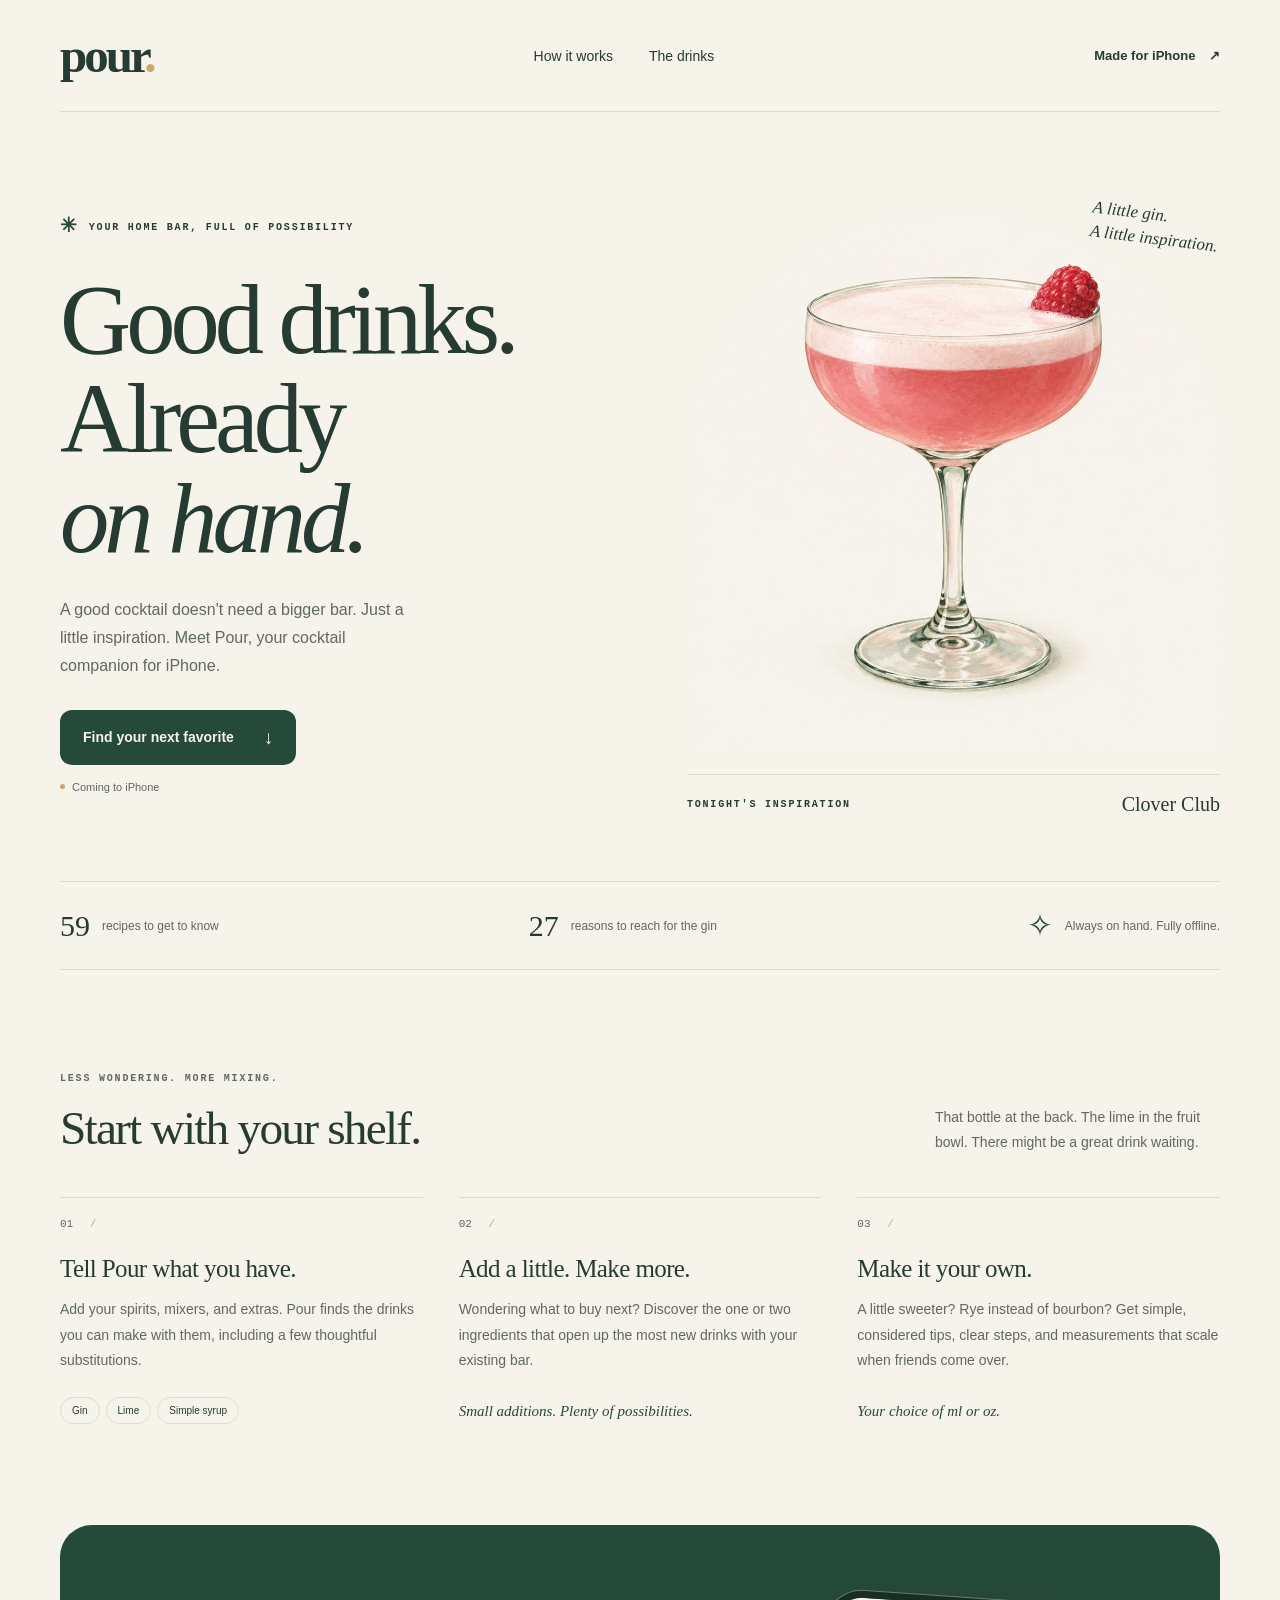
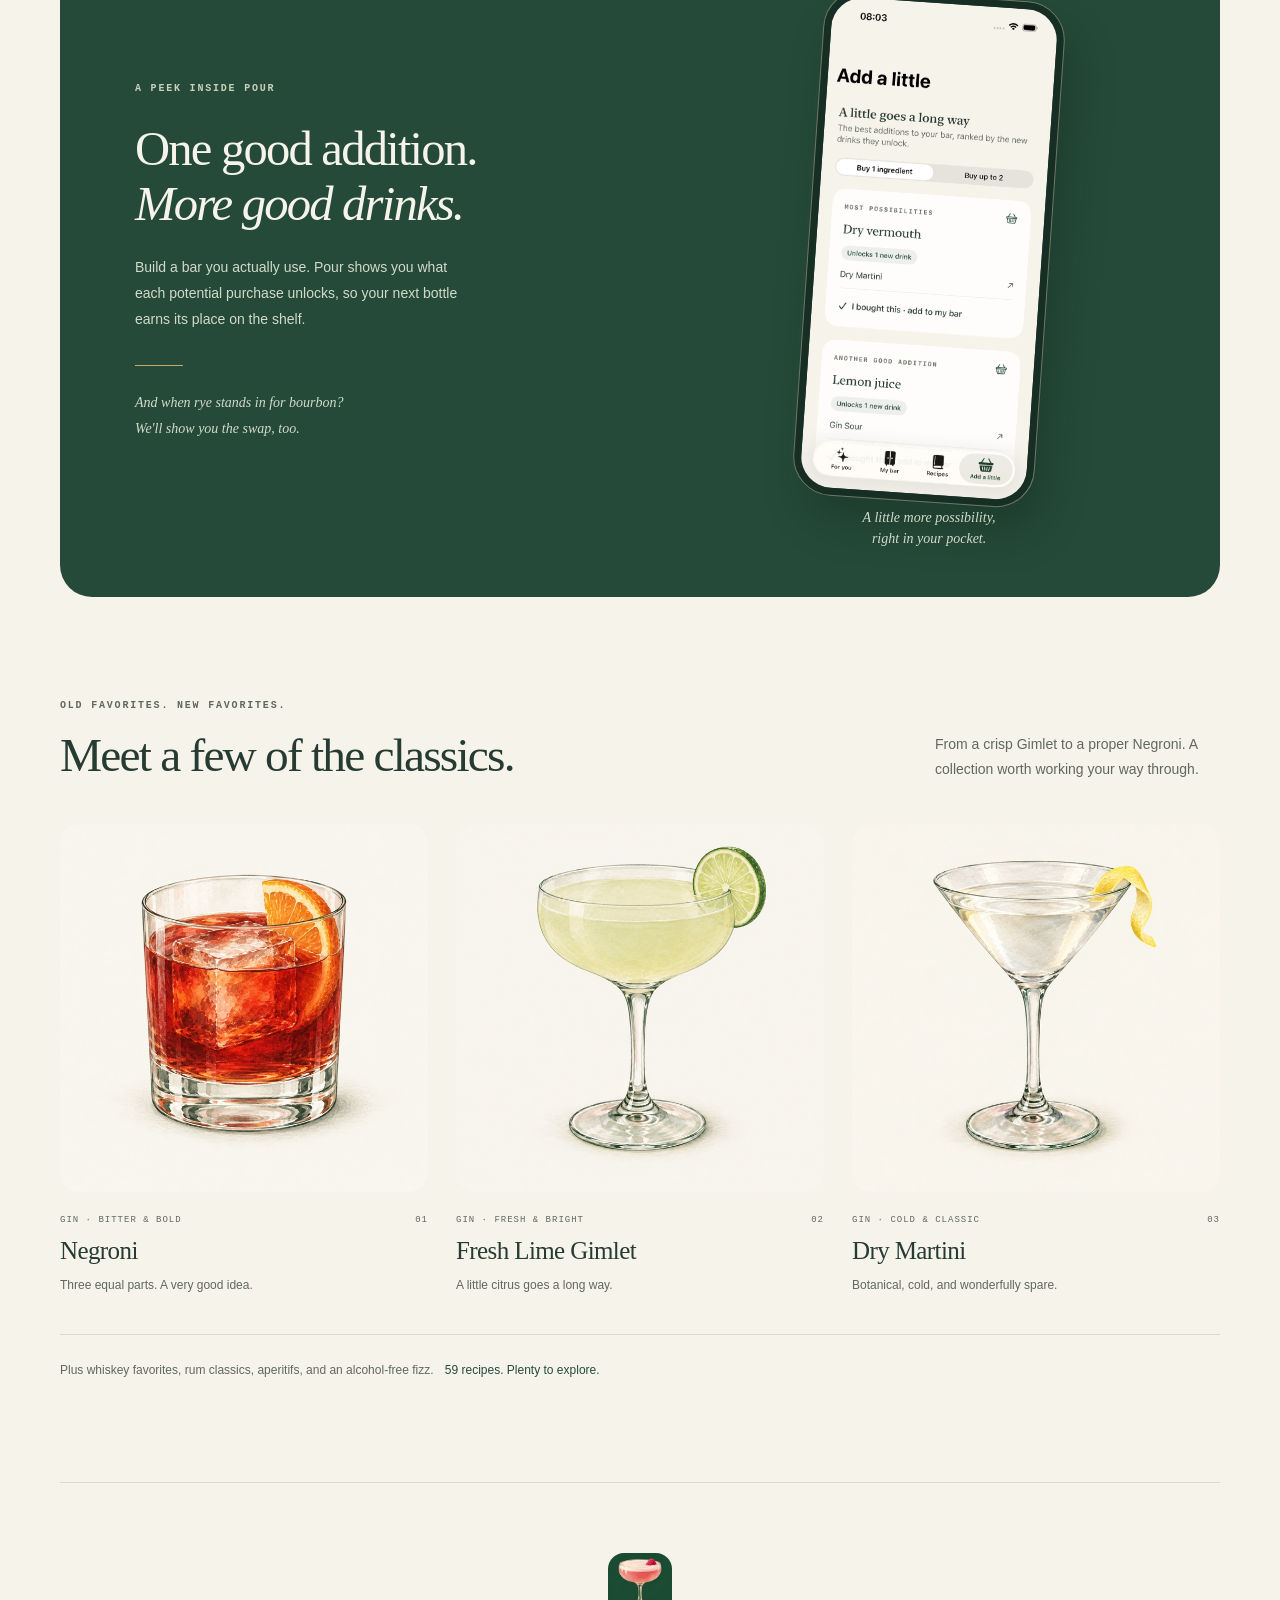
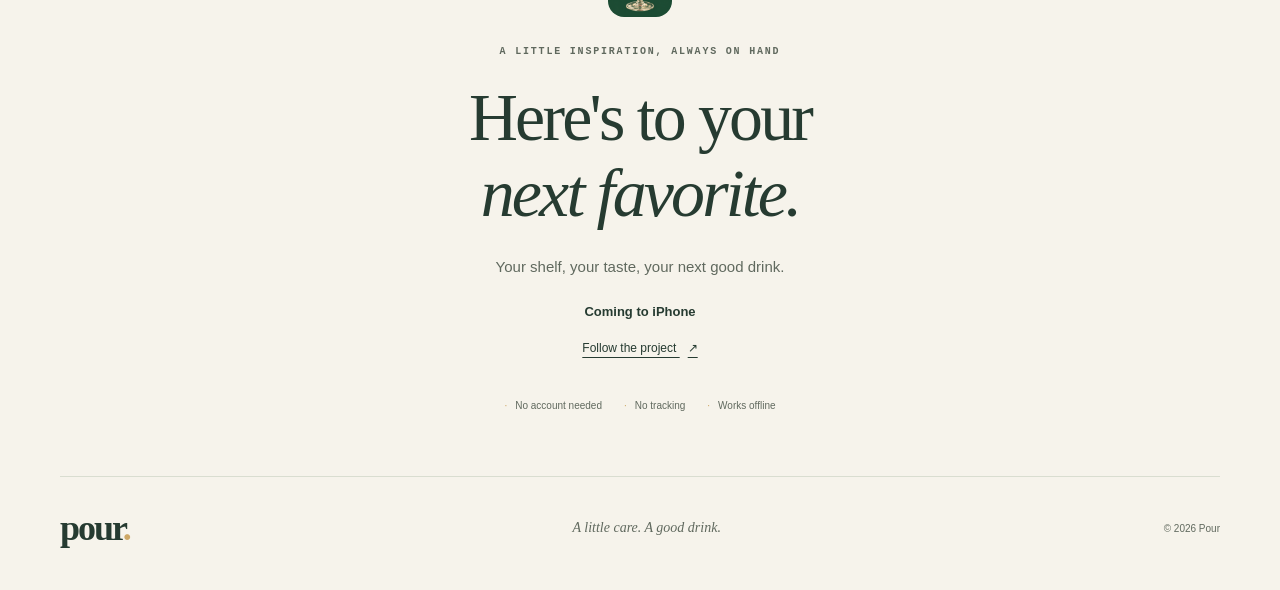
==== site/index.html @ 6a0a2b00 "Add static Pour marketing site" ====
<!doctype html>
<html lang="en">
<head>
  <meta charset="utf-8">
  <meta name="viewport" content="width=device-width, initial-scale=1">
  <meta name="theme-color" content="#f6f3eb">
  <meta name="description" content="Meet Pour, your cocktail companion for iPhone. Find drinks you can make, discover what to add to your bar, and make every recipe your own.">
  <meta property="og:type" content="website">
  <meta property="og:title" content="Pour — Good drinks. Already on hand.">
  <meta property="og:description" content="Cocktail recipes for the bar you already have. Find your next favorite with Pour for iPhone.">
  <title>Pour — Good drinks. Already on hand.</title>
  <link rel="icon" type="image/png" href="assets/favicon.png">
  <link rel="apple-touch-icon" href="assets/app-icon.png">
  <link rel="stylesheet" href="styles.css">
</head>
<body>
  <a class="skip-link" href="#main">Skip to content</a>
  <header class="site-header wrap">
    <a class="wordmark" href="./" aria-label="Pour home">pour<span aria-hidden="true">.</span></a>
    <nav aria-label="Main navigation">
      <a href="#how-it-works">How it works</a>
      <a href="#the-drinks">The drinks</a>
    </nav>
    <a class="header-link" href="#get-pour">Made for iPhone <span aria-hidden="true">↗</span></a>
  </header>

  <main id="main" tabindex="-1">
    <section class="hero wrap" aria-labelledby="hero-title">
      <div class="hero-copy">
        <p class="eyebrow"><span class="small-star" aria-hidden="true">✳</span> Your home bar, full of possibility</p>
        <h1 id="hero-title">Good drinks.<br>Already<br><em>on hand.</em></h1>
        <p class="hero-description">A good cocktail doesn't need a bigger bar. Just a little inspiration. Meet Pour, your cocktail companion for iPhone.</p>
        <a class="button" href="#how-it-works">Find your next favorite <span aria-hidden="true">↓</span></a>
        <p class="availability"><span aria-hidden="true"></span> Coming to iPhone</p>
      </div>
      <figure class="hero-art">
        <div class="hero-art-stage">
          <img src="assets/clover-club.jpg" alt="A painted Clover Club: a pink gin cocktail in a coupe, topped with foam and a raspberry." width="1000" height="1000" fetchpriority="high">
          <span class="art-note">A little gin.<br>A little inspiration.</span>
        </div>
        <figcaption><span class="eyebrow">Tonight's inspiration</span><span>Clover Club</span></figcaption>
      </figure>
    </section>

    <div class="intro-strip wrap" aria-label="At a glance">
      <p><strong>59</strong> recipes to get to know</p>
      <p><strong>27</strong> reasons to reach for the gin</p>
      <p><span class="offline-mark" aria-hidden="true">✧</span> Always on hand. Fully offline.</p>
    </div>

    <section class="how-section wrap section-space" id="how-it-works" aria-labelledby="how-title">
      <div class="section-heading">
        <div><p class="eyebrow">Less wondering. More mixing.</p><h2 id="how-title">Start with your shelf.</h2></div>
        <p>That bottle at the back. The lime in the fruit bowl. There might be a great drink waiting.</p>
      </div>
      <div class="feature-grid">
        <article class="feature">
          <span class="feature-number">01 <span aria-hidden="true">/</span></span>
          <h3>Tell Pour what you have.</h3>
          <p>Add your spirits, mixers, and extras. Pour finds the drinks you can make with them, including a few thoughtful substitutions.</p>
          <div class="ingredient-tags" aria-label="Example ingredients"><span>Gin</span><span>Lime</span><span>Simple syrup</span></div>
        </article>
        <article class="feature">
          <span class="feature-number">02 <span aria-hidden="true">/</span></span>
          <h3>Add a little. Make more.</h3>
          <p>Wondering what to buy next? Discover the one or two ingredients that open up the most new drinks with your existing bar.</p>
          <p class="feature-footnote">Small additions. Plenty of possibilities.</p>
        </article>
        <article class="feature">
          <span class="feature-number">03 <span aria-hidden="true">/</span></span>
          <h3>Make it your own.</h3>
          <p>A little sweeter? Rye instead of bourbon? Get simple, considered tips, clear steps, and measurements that scale when friends come over.</p>
          <p class="feature-footnote">Your choice of ml or oz.</p>
        </article>
      </div>
    </section>

    <section class="showcase wrap" aria-labelledby="showcase-title">
      <div class="showcase-copy">
        <p class="eyebrow">A peek inside Pour</p>
        <h2 id="showcase-title">One good addition.<br><em>More good drinks.</em></h2>
        <p>Build a bar you actually use. Pour shows you what each potential purchase unlocks, so your next bottle earns its place on the shelf.</p>
        <div class="showcase-rule"></div>
        <p class="showcase-aside">And when rye stands in for bourbon?<br>We'll show you the swap, too.</p>
      </div>
      <div class="phone-stage">
        <div class="phone-frame">
          <img src="assets/app-shopping.jpg" alt="Pour's Add a little screen, showing ingredient purchases and the new cocktails each purchase unlocks." width="667" height="1450" loading="lazy" decoding="async">
        </div>
        <span class="phone-caption">A little more possibility,<br>right in your pocket.</span>
      </div>
    </section>

    <section class="drinks-section wrap section-space" id="the-drinks" aria-labelledby="drinks-title">
      <div class="section-heading">
        <div><p class="eyebrow">Old favorites. New favorites.</p><h2 id="drinks-title">Meet a few of the classics.</h2></div>
        <p>From a crisp Gimlet to a proper Negroni. A collection worth working your way through.</p>
      </div>
      <div class="drink-grid">
        <figure class="drink-card">
          <div class="drink-image negroni"><img src="assets/negroni.jpg" alt="An illustrated ruby-red Negroni over ice with an orange garnish." width="700" height="700" loading="lazy" decoding="async"></div>
          <figcaption><div class="drink-meta"><span>Gin · Bitter &amp; bold</span><span aria-hidden="true">01</span></div><h3>Negroni</h3><p>Three equal parts. A very good idea.</p></figcaption>
        </figure>
        <figure class="drink-card">
          <div class="drink-image gimlet"><img src="assets/gimlet.jpg" alt="An illustrated pale-green Gimlet in a coupe with a lime wheel." width="700" height="700" loading="lazy" decoding="async"></div>
          <figcaption><div class="drink-meta"><span>Gin · Fresh &amp; bright</span><span aria-hidden="true">02</span></div><h3>Fresh Lime Gimlet</h3><p>A little citrus goes a long way.</p></figcaption>
        </figure>
        <figure class="drink-card">
          <div class="drink-image martini"><img src="assets/martini.jpg" alt="An illustrated Dry Martini in a stemmed cocktail glass." width="700" height="700" loading="lazy" decoding="async"></div>
          <figcaption><div class="drink-meta"><span>Gin · Cold &amp; classic</span><span aria-hidden="true">03</span></div><h3>Dry Martini</h3><p>Botanical, cold, and wonderfully spare.</p></figcaption>
        </figure>
      </div>
      <p class="collection-note">Plus whiskey favorites, rum classics, aperitifs, and an alcohol-free fizz. <span>59 recipes. Plenty to explore.</span></p>
    </section>

    <section class="closing wrap" id="get-pour" aria-labelledby="closing-title">
      <img class="app-icon" src="assets/app-icon.png" alt="Pour app icon" width="180" height="180" loading="lazy">
      <p class="eyebrow">A little inspiration, always on hand</p>
      <h2 id="closing-title">Here's to your<br><em>next favorite.</em></h2>
      <p>Your shelf, your taste, your next good drink.</p>
      <p class="release-label">Coming to iPhone</p>
      <a class="text-link" href="https://github.com/andreasmcdermott/drink-app">Follow the project <span aria-hidden="true">↗</span></a>
      <ul class="quiet-benefits" aria-label="App benefits"><li>No account needed</li><li>No tracking</li><li>Works offline</li></ul>
    </section>
  </main>

  <footer class="site-footer wrap">
    <a class="wordmark" href="./" aria-label="Pour home">pour<span aria-hidden="true">.</span></a>
    <p>A little care. A good drink.</p>
    <span>© 2026 Pour</span>
  </footer>
</body>
</html>
---- site/styles.css ----
:root {
  color-scheme: light;
  --paper: #f6f3eb;
  --green: #264a3a;
  --ink: #263b31;
  --muted: #60695e;
  --gold: #cda766;
  --rule: #d9ddd0;
  --serif: Georgia, "Times New Roman", serif;
  --sans: -apple-system, BlinkMacSystemFont, "Segoe UI", sans-serif;
}

* { box-sizing: border-box; }
html { scroll-behavior: smooth; scroll-padding-top: 30px; }
body { margin: 0; background: var(--paper); color: var(--ink); font-family: var(--sans); -webkit-font-smoothing: antialiased; }
img { display: block; max-width: 100%; height: auto; }
a { color: inherit; text-decoration: none; }
button, a { -webkit-tap-highlight-color: transparent; }
a:focus-visible, summary:focus-visible { outline: 3px solid var(--green); outline-offset: 6px; }
::selection { background: #dce2cf; color: var(--ink); }
figure, p, h1, h2, h3 { margin: 0; }
h1, h2, h3 { font-family: var(--serif); font-weight: 400; text-wrap: balance; }
em { font-weight: 400; }
.wrap { width: min(1160px, calc(100% - 96px)); margin-inline: auto; }
.skip-link { position: fixed; top: 12px; left: 12px; z-index: 10; padding: 12px 18px; color: white; background: var(--green); transform: translateY(-200%); border-radius: 8px; }
.skip-link:focus { transform: translateY(0); }
.site-header { min-height: 112px; display: flex; align-items: center; justify-content: space-between; gap: 24px; border-bottom: 1px solid var(--rule); }
.wordmark { display: inline-block; font-family: var(--serif); font-size: 49px; line-height: 1; letter-spacing: -3px; font-weight: 700; padding-block: 8px; }
.wordmark span { color: var(--gold); }
.site-header nav { display: flex; gap: 36px; font-size: 14px; }
.site-header nav a, .header-link { padding-block: 14px; }
.site-header a:not(.wordmark):hover { text-decoration: underline; text-underline-offset: 5px; }
.header-link { font-size: 13px; font-weight: 600; }
.header-link span { margin-left: 10px; }
.eyebrow { font-family: ui-monospace, "SFMono-Regular", Consolas, monospace; text-transform: uppercase; font-size: 10px; line-height: 1.7; letter-spacing: 1.8px; font-weight: 600; }
.hero { display: grid; grid-template-columns: 1.12fr 1fr; align-items: center; gap: 30px; padding-block: 75px 65px; }
.hero-copy > .eyebrow { display: flex; align-items: center; gap: 10px; margin-bottom: 26px; }
.small-star { color: var(--green); font-size: 20px; }
h1 { font-size: clamp(68px, 7.7vw, 104px); line-height: 1.005; letter-spacing: -5px; }
.hero-description { max-width: 355px; margin-top: 28px; font-size: 16px; line-height: 1.75; color: var(--muted); }
.button { display: inline-flex; align-items: center; gap: 30px; margin-top: 30px; padding: 18px 23px; border-radius: 12px; color: var(--paper); background: var(--green); font-size: 14px; font-weight: 600; transition: background 160ms ease, transform 160ms ease; }
.button:hover { background: #193b2b; transform: translateY(-2px); }
.button span { font-size: 19px; line-height: 1; }
.availability { display: flex; align-items: center; gap: 7px; margin-top: 16px; font-size: 11px; color: var(--muted); }
.availability span { width: 5px; height: 5px; background: var(--gold); border-radius: 50%; }
.hero-art { padding-top: 30px; }
.hero-art-stage { position: relative; background: #f7f4ec; border-radius: 48% 48% 12px 12px; }
.hero-art-stage img { border-radius: inherit; }
.art-note { position: absolute; top: -14px; right: 0; font-family: var(--serif); font-style: italic; font-size: 17px; line-height: 1.4; transform: rotate(7deg); }
.hero-art figcaption { display: flex; align-items: center; justify-content: space-between; gap: 15px; border-top: 1px solid var(--rule); padding-top: 18px; margin-top: 24px; font-family: var(--serif); font-size: 20px; }
.intro-strip { border-block: 1px solid var(--rule); padding-block: 25px; display: flex; justify-content: space-between; gap: 20px; }
.intro-strip p { display: flex; align-items: center; gap: 12px; font-size: 12px; color: var(--muted); }
.intro-strip strong { font-family: var(--serif); font-size: 30px; font-weight: 400; color: var(--ink); }
.offline-mark { font-size: 31px; color: var(--green); }
.section-space { padding-block: 100px; }
.section-heading { display: flex; align-items: end; justify-content: space-between; gap: 40px; margin-bottom: 42px; }
.section-heading .eyebrow { margin-bottom: 15px; color: var(--muted); }
h2 { font-size: clamp(36px, 3.7vw, 48px); line-height: 1.12; letter-spacing: -1.8px; }
.section-heading > p { max-width: 285px; font-size: 14px; line-height: 1.8; color: var(--muted); }
.feature-grid { display: grid; grid-template-columns: repeat(3, minmax(0, 1fr)); gap: 36px; }
.feature { border-top: 1px solid var(--rule); padding-top: 20px; }
.feature-number { display: block; margin-bottom: 23px; font-family: ui-monospace, Consolas, monospace; font-size: 11px; color: var(--muted); }
.feature-number span { margin-left: 10px; color: #acb4a5; }
h3 { font-size: 25px; letter-spacing: -.6px; line-height: 1.25; }
.feature > p { margin-top: 13px; color: var(--muted); font-size: 14px; line-height: 1.8; }
.ingredient-tags { display: flex; flex-wrap: wrap; gap: 6px; margin-top: 24px; }
.ingredient-tags span { border: 1px solid #d9dece; border-radius: 30px; padding: 7px 11px; font-size: 10px; }
.feature > .feature-footnote { margin-top: 25px; color: var(--green); font-family: var(--serif); font-size: 15px; font-style: italic; }
.showcase { border-radius: 32px; background: var(--green); color: var(--paper); padding: 65px 75px; display: grid; grid-template-columns: 1.2fr 1fr; align-items: center; gap: 60px; overflow: hidden; }
.showcase-copy .eyebrow { color: #c8d1b9; margin-bottom: 25px; }
.showcase h2 { font-size: clamp(38px, 3.8vw, 50px); }
.showcase-copy > p:not(.eyebrow) { font-size: 14px; line-height: 1.85; color: #d2dac9; max-width: 330px; margin-top: 24px; }
.showcase-rule { width: 48px; height: 1px; background: var(--gold); margin-top: 32px; }
.showcase-copy > .showcase-aside { font-family: var(--serif); font-size: 17px; font-style: italic; color: #e0e4d5; }
.phone-stage { position: relative; display: flex; justify-content: center; padding-block: 5px 30px; }
.phone-frame { width: 242px; flex-shrink: 0; padding: 7px; border-radius: 39px; background: #172e24; border: 1px solid #6c7966; box-shadow: 12px 25px 40px #10271c55; transform: rotate(4deg); }
.phone-frame img { width: 100%; border-radius: 31px; }
.phone-caption { position: absolute; bottom: -17px; font-family: var(--serif); font-style: italic; font-size: 14px; text-align: center; line-height: 1.5; color: #d2dac9; }
.drink-grid { display: grid; grid-template-columns: repeat(3, minmax(0, 1fr)); gap: 28px; }
.drink-image { border-radius: 20px; overflow: hidden; }
.drink-image img { width: 100%; }
.negroni { background: #f8f5ed; }
.gimlet { background: #f7f5ed; }
.martini { background: var(--paper); }
.drink-meta { display: flex; justify-content: space-between; gap: 10px; color: var(--muted); margin-block: 23px 10px; font-family: ui-monospace, Consolas, monospace; font-size: 9px; text-transform: uppercase; letter-spacing: 1px; }
.drink-card figcaption > p { color: var(--muted); font-size: 12px; line-height: 1.65; margin-top: 10px; }
.collection-note { border-top: 1px solid var(--rule); padding-top: 25px; margin-top: 38px; font-size: 12px; line-height: 1.8; color: var(--muted); }
.collection-note span { color: var(--green); margin-left: 8px; }
.closing { border-top: 1px solid var(--rule); text-align: center; padding-block: 70px 65px; }
.app-icon { width: 64px; height: 64px; border-radius: 16px; margin: 0 auto 26px; }
.closing .eyebrow { color: var(--muted); margin-bottom: 20px; }
.closing h2 { font-size: clamp(50px, 5.3vw, 70px); letter-spacing: -2.8px; }
.closing > p:not(.eyebrow):not(.release-label) { font-size: 15px; color: var(--muted); line-height: 1.7; margin-top: 22px; }
.release-label { margin: 25px auto 14px; font-size: 13px; font-weight: 600; }
.text-link { display: inline-block; font-size: 12px; text-decoration: underline; text-underline-offset: 5px; padding: 8px 4px; }
.text-link span { margin-left: 8px; }
.text-link:hover { color: #58764c; }
.quiet-benefits { display: flex; justify-content: center; flex-wrap: wrap; gap: 10px 22px; list-style: none; padding: 0; margin: 37px 0 0; font-size: 10px; color: var(--muted); }
.quiet-benefits li::before { content: "·"; color: var(--gold); margin-right: 8px; }
.site-footer { border-top: 1px solid var(--rule); display: flex; align-items: center; justify-content: space-between; gap: 20px; padding-block: 25px 35px; }
.site-footer .wordmark { font-size: 36px; letter-spacing: -2px; }
.site-footer p { font-family: var(--serif); font-size: 14px; font-style: italic; color: var(--muted); }
.site-footer > span { font-size: 10px; color: var(--muted); }

@media (min-width: 1450px) {
  .hero { padding-block: 90px 80px; }
}
@media (max-width: 1000px) {
  .wrap { width: calc(100% - 64px); }
  .hero { gap: 20px; padding-block: 60px; }
  h1 { font-size: 76px; letter-spacing: -3.8px; }
  .hero-copy > .eyebrow { max-width: 275px; font-size: 9px; letter-spacing: 1.1px; }
  .art-note { font-size: 14px; }
  .hero-art figcaption { flex-direction: column; align-items: start; gap: 8px; }
  .intro-strip p { gap: 8px; font-size: 10px; }
  .feature-grid { gap: 25px; }
  h3 { font-size: 23px; }
  .showcase { padding: 55px 40px; gap: 30px; }
  .phone-frame { width: 210px; }
  .drink-grid { gap: 20px; }
  .drink-meta { font-size: 8px; letter-spacing: .6px; }
}
@media (max-width: 700px) {
  .wrap { width: calc(100% - 40px); }
  .site-header { min-height: 88px; gap: 14px; }
  .wordmark { font-size: 42px; }
  .site-header nav { gap: 18px; font-size: 12px; }
  .header-link { display: none; }
  .hero { grid-template-columns: 1fr; gap: 24px; padding-block: 40px; }
  .hero-copy > .eyebrow { max-width: none; margin-bottom: 20px; font-size: 9px; }
  h1 { font-size: clamp(64px, 15vw, 88px); line-height: 1.03; letter-spacing: -3.5px; }
  .hero-description { max-width: 400px; font-size: 15px; margin-top: 23px; }
  .button { margin-top: 23px; }
  .hero-art { width: min(100%, 420px); justify-self: center; padding-top: 0; }
  .hero-art-stage { margin-inline: 10px; }
  .art-note { font-size: 14px; }
  .hero-art figcaption { flex-direction: row; align-items: center; margin-top: 10px; font-size: 18px; }
  .hero-art figcaption .eyebrow { font-size: 8px; letter-spacing: 1.1px; }
  .intro-strip { flex-wrap: wrap; justify-content: start; gap: 17px 22px; padding-block: 21px; }
  .intro-strip p { font-size: 11px; }
  .intro-strip strong { font-size: 25px; }
  .intro-strip p:last-child { flex-basis: 100%; }
  .offline-mark { font-size: 22px; }
  .section-space { padding-block: 65px; }
  .section-heading { display: block; margin-bottom: 30px; }
  .section-heading > p { max-width: 370px; margin-top: 18px; }
  h2 { font-size: 38px; letter-spacing: -1.5px; }
  .feature-grid { grid-template-columns: 1fr; gap: 30px; }
  .feature { padding-top: 18px; }
  .feature-number { margin-bottom: 14px; }
  h3 { font-size: 26px; }
  .feature > p { max-width: 450px; }
  .feature > .feature-footnote, .ingredient-tags { margin-top: 16px; }
  .showcase { padding: 36px 26px 42px; grid-template-columns: 1fr; gap: 36px; border-radius: 24px; }
  .showcase h2 { font-size: 39px; }
  .showcase-copy > p:not(.eyebrow) { max-width: 420px; }
  .phone-frame { width: 225px; }
  .phone-stage { padding-bottom: 40px; }
  .phone-caption { bottom: -4px; }
  .drink-grid { grid-template-columns: 1fr; gap: 34px; }
  .drink-image { max-width: 400px; margin-inline: auto; }
  .drink-image img { max-height: 350px; object-fit: contain; }
  .drink-meta { font-size: 10px; margin-top: 16px; }
  .drink-card figcaption > p { font-size: 14px; }
  .collection-note { margin-top: 28px; }
  .collection-note span { display: block; margin-left: 0; margin-top: 6px; }
  .closing { padding-block: 55px; }
  .closing h2 { font-size: 54px; letter-spacing: -2px; }
  .closing .eyebrow { font-size: 9px; letter-spacing: 1.2px; }
  .site-footer { flex-wrap: wrap; gap: 14px; padding-bottom: 25px; }
  .site-footer p { font-size: 12px; }
  .site-footer > span { flex-basis: 100%; }
}
@media (prefers-reduced-motion: reduce) {
  html { scroll-behavior: auto; }
  .button { transition: none; }
  .button:hover { transform: none; }
}
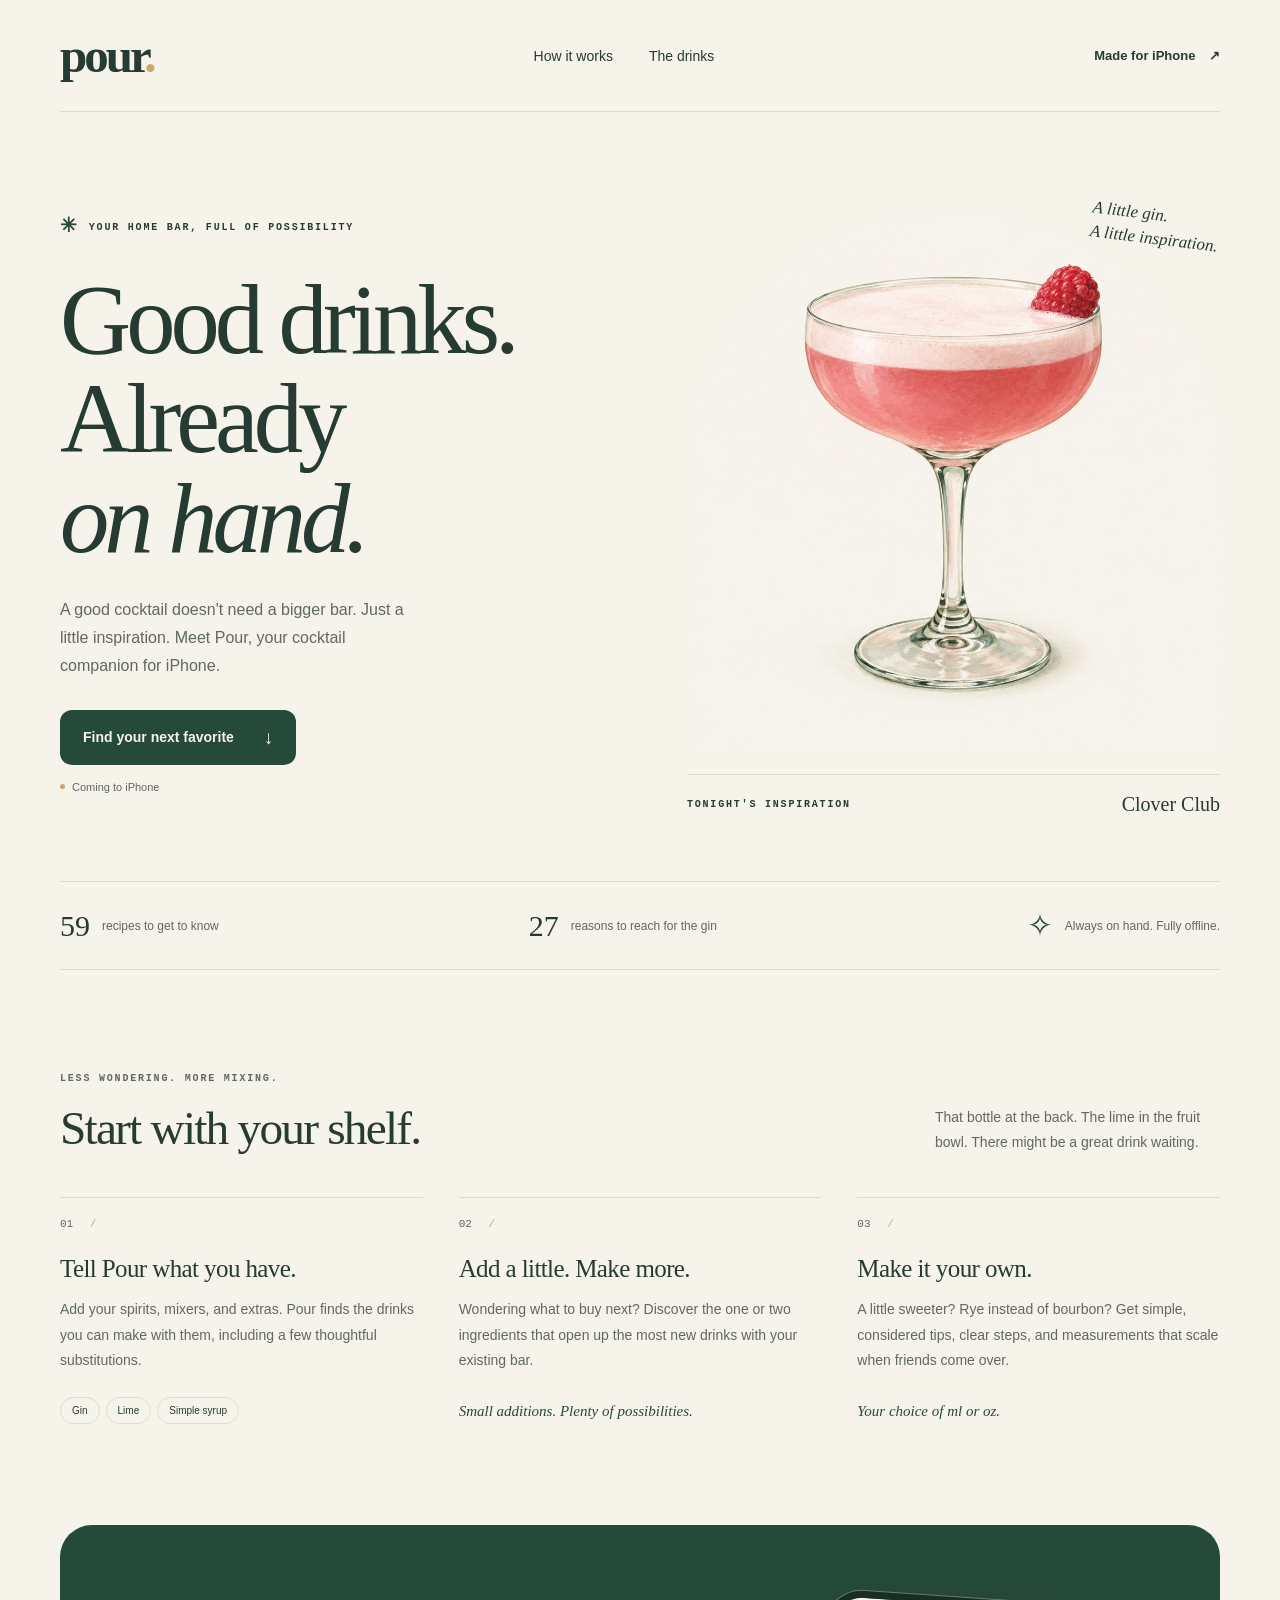
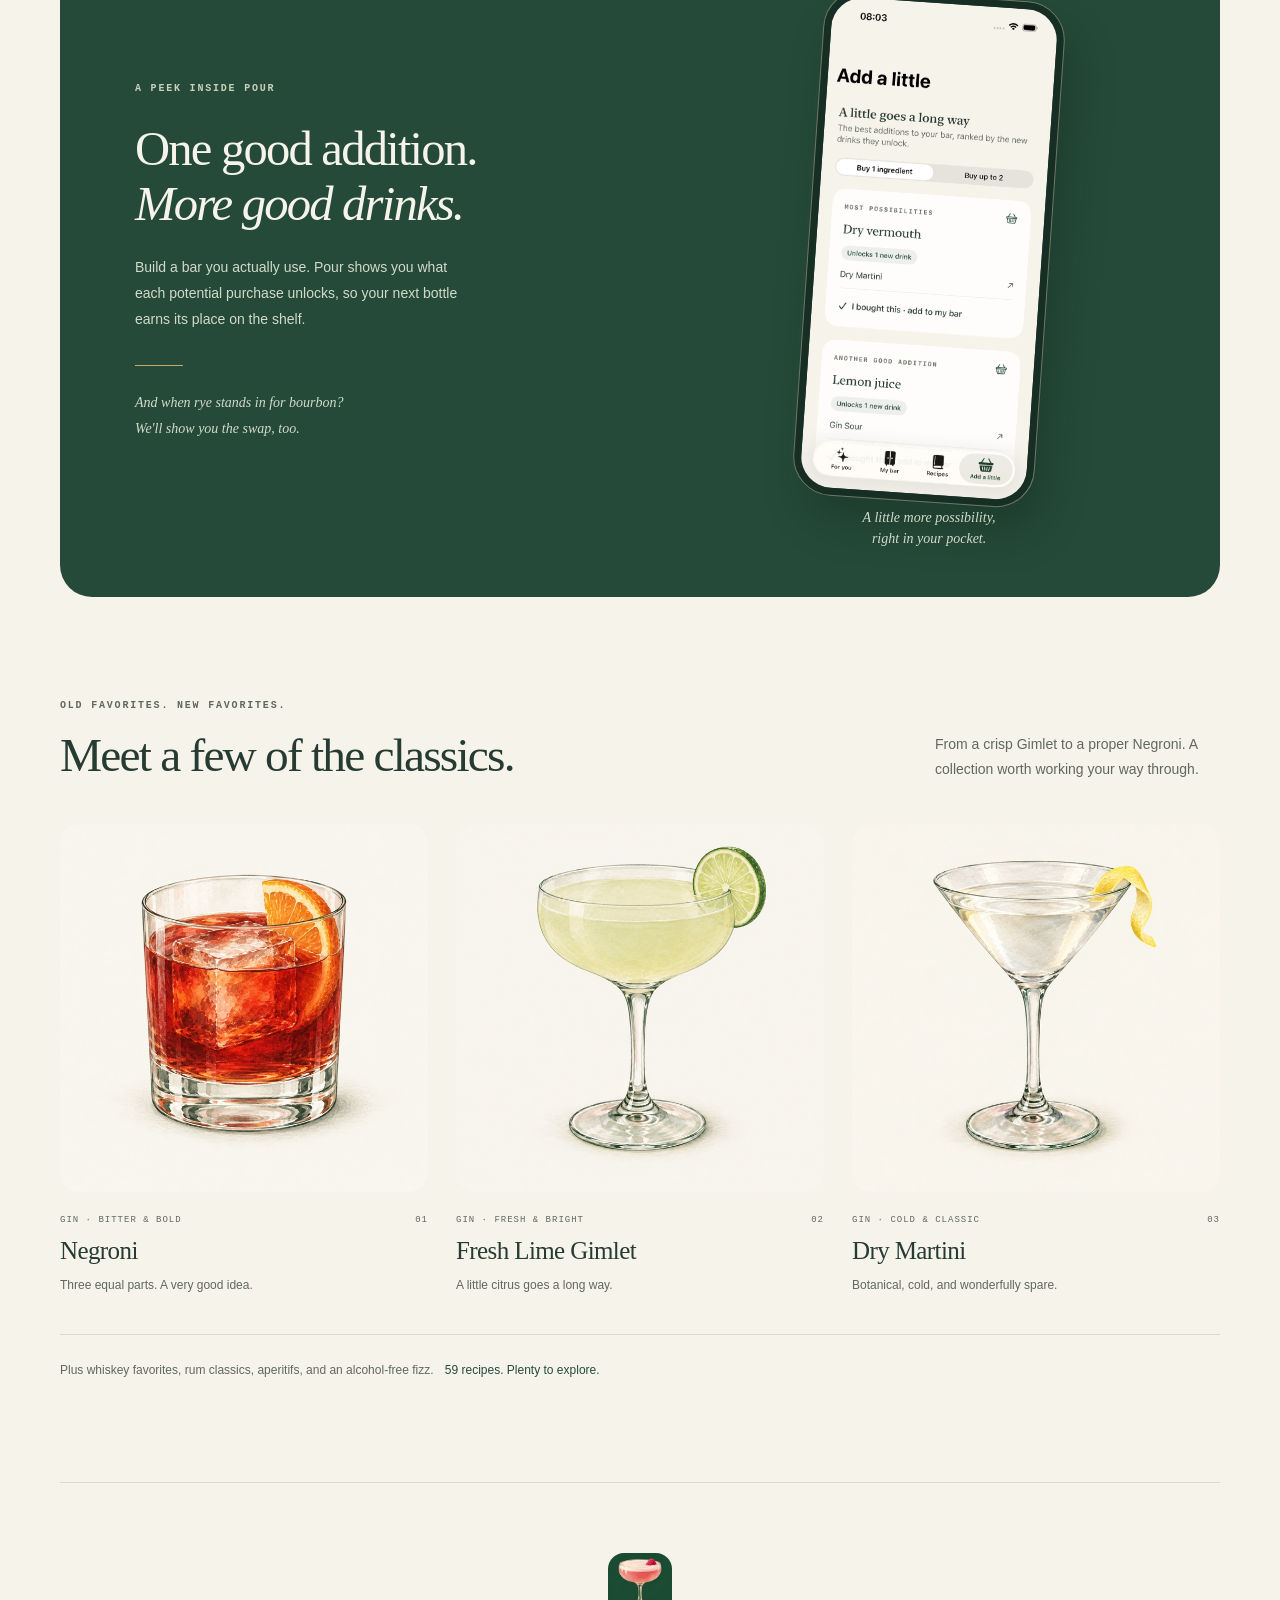
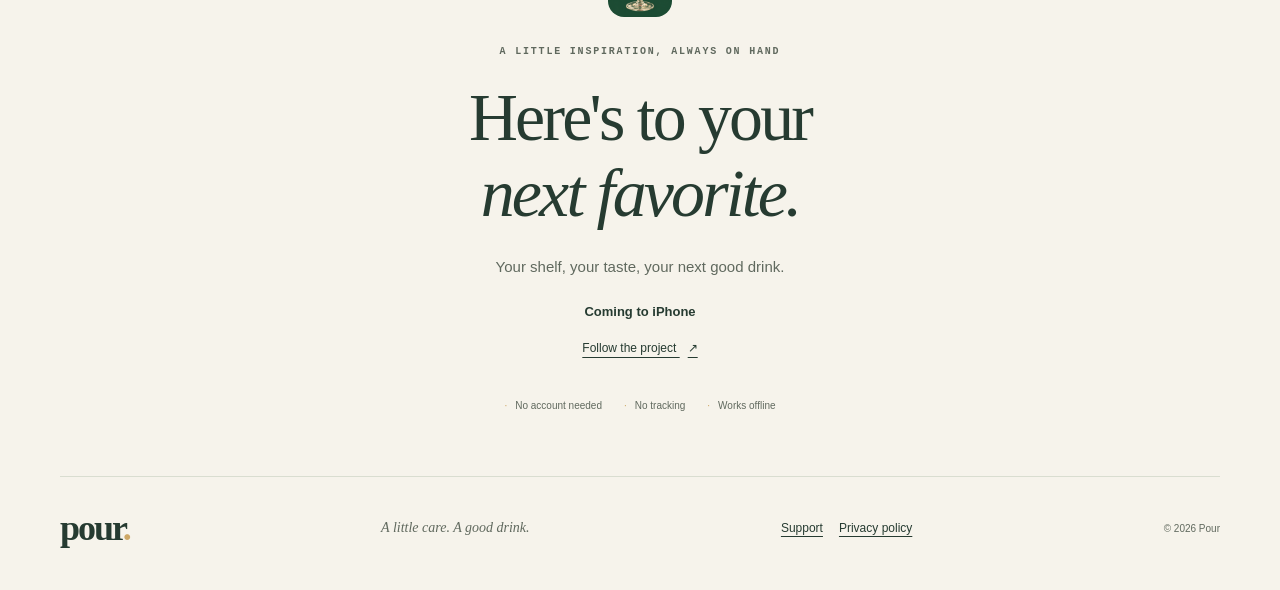
==== commit 3db05e0c: "Add privacy policy, support pages, and app privacy manifest" ====
--- a/site/index.html
+++ b/site/index.html
@@ -127,6 +127,7 @@
   <footer class="site-footer wrap">
     <a class="wordmark" href="./" aria-label="Pour home">pour<span aria-hidden="true">.</span></a>
     <p>A little care. A good drink.</p>
+    <nav aria-label="Footer navigation"><a href="support.html">Support</a><a href="privacy.html">Privacy policy</a></nav>
     <span>© 2026 Pour</span>
   </footer>
 </body>
--- a/site/styles.css
+++ b/site/styles.css
@@ -176,3 +176,23 @@
   .button { transition: none; }
   .button:hover { transform: none; }
 }
+
+.site-footer nav { display: flex; flex-wrap: wrap; gap: 16px; font-size: 12px; }
+.site-footer nav a { padding-block: 10px; text-decoration: underline; text-underline-offset: 4px; }
+.site-header [aria-current="page"] { text-decoration: underline; text-underline-offset: 5px; }
+.document { max-width: 760px; padding-block: 64px 80px; }
+.document > .eyebrow { margin-bottom: 18px; }
+.document h1 { font-size: clamp(44px, 7vw, 72px); line-height: 1.08; letter-spacing: -2px; }
+.document-intro { margin-top: 24px; font-size: 19px; line-height: 1.7; color: var(--muted); }
+.document-date { margin-top: 16px; font-size: 13px; color: var(--muted); }
+.document section { margin-top: 36px; padding-top: 28px; border-top: 1px solid var(--rule); }
+.document h2 { font-size: 28px; line-height: 1.25; letter-spacing: -.5px; }
+.document section p { margin-top: 14px; font-size: 16px; line-height: 1.85; overflow-wrap: anywhere; }
+.document p a { text-decoration: underline; text-underline-offset: 4px; }
+.document .contact-card { padding: 28px; border: 1px solid var(--rule); border-radius: 20px; background: #ffffff66; }
+.document .contact-note { font-size: 14px; color: var(--muted); }
+@media (max-width: 400px) {
+  .site-header nav { gap: 12px; }
+  .document { padding-block: 40px 55px; }
+  .document .contact-card { padding: 20px; }
+}
